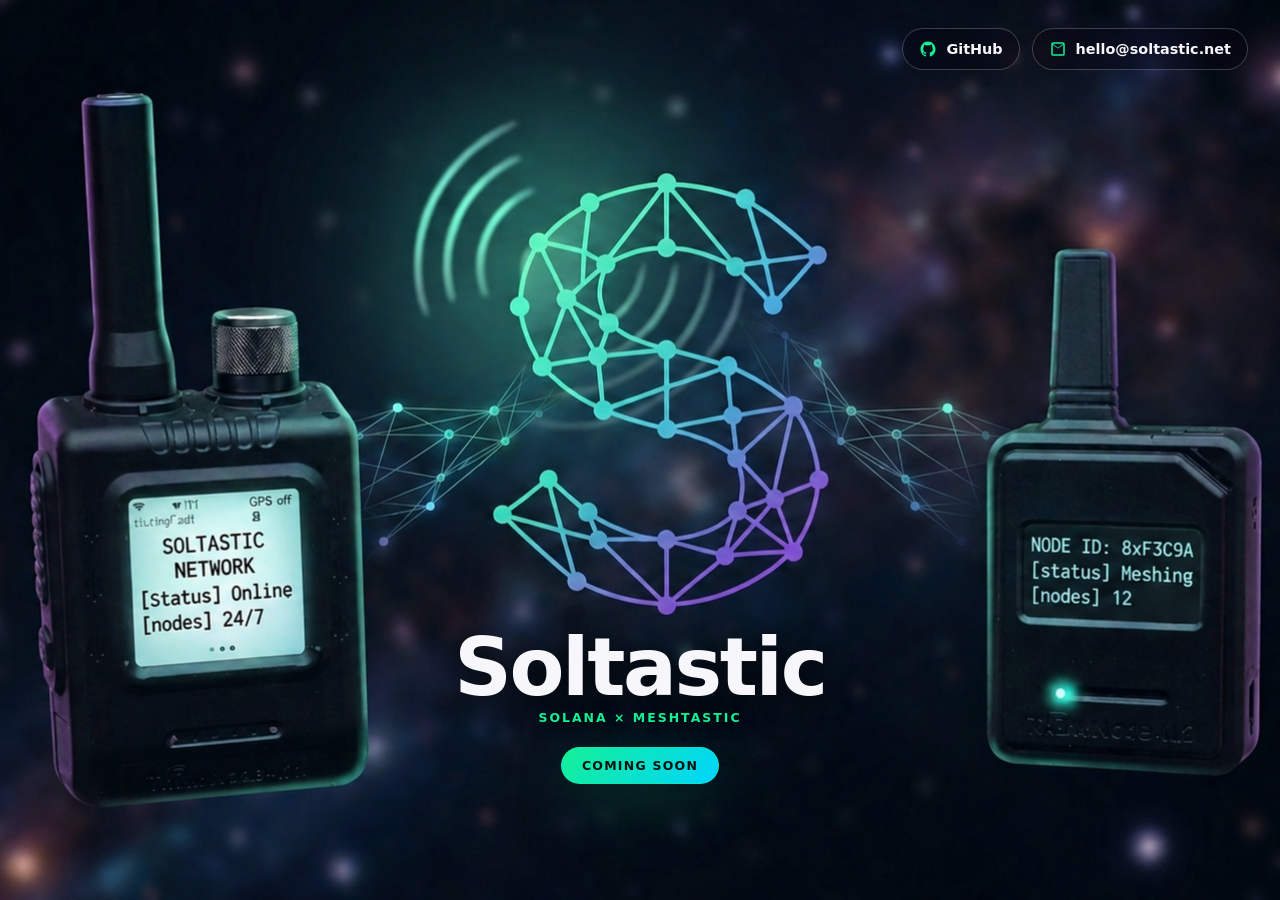
==== index.html @ eb2553e1 "Add Soltastic landing page" ====
<!DOCTYPE html>
<html lang="en">
<head>
  <meta charset="UTF-8" />
  <meta name="viewport" content="width=device-width, initial-scale=1.0" />

  <title>Soltastic — Coming Soon</title>
  <meta
    name="description"
    content="Soltastic — Solana over Meshtastic. Coming soon."
  />

  <link rel="stylesheet" href="style.css" />
</head>
<body>
  <main class="page">
    <section class="hero">
      <div class="hero-overlay"></div>

      <div class="hero-content">
        <h1>Soltastic</h1>
        <p class="eyebrow">Solana × Meshtastic</p>
        <div class="status">Coming soon</div>
        <div class="links">
          <a
            href="https://github.com/kir3d/soltastic/"
            target="_blank"
            rel="noopener"
            aria-label="GitHub"
          >
            <span class="icon" aria-hidden="true">
              <svg viewBox="0 0 24 24" fill="currentColor">
                <path d="M12 2C6.477 2 2 6.589 2 12.248c0 4.527 2.865 8.368 6.839 9.724.5.095.682-.221.682-.494 0-.244-.009-.89-.014-1.747-2.782.617-3.369-1.37-3.369-1.37-.455-1.183-1.11-1.498-1.11-1.498-.908-.637.069-.624.069-.624 1.004.072 1.532 1.055 1.532 1.055.892 1.566 2.341 1.114 2.91.852.091-.664.349-1.114.635-1.37-2.221-.258-4.556-1.139-4.556-5.069 0-1.119.389-2.034 1.029-2.751-.103-.259-.446-1.301.098-2.712 0 0 .84-.276 2.75 1.051A9.303 9.303 0 0 1 12 6.836c.85.004 1.706.117 2.504.344 1.909-1.327 2.748-1.051 2.748-1.051.546 1.411.202 2.453.1 2.712.641.717 1.028 1.632 1.028 2.751 0 3.94-2.339 4.808-4.566 5.061.359.319.678.948.678 1.911 0 1.38-.012 2.493-.012 2.832 0 .275.18.594.688.493C19.138 20.613 22 16.773 22 12.248 22 6.589 17.523 2 12 2Z"/>
              </svg>
            </span>
            <span>GitHub</span>
          </a>

          <a
            href="mailto:hello@soltastic.net"
            aria-label="Email"
          >
            <span class="icon" aria-hidden="true">
              <svg viewBox="0 0 24 24" fill="currentColor">
                <path d="M3 5.5A2.5 2.5 0 0 1 5.5 3h13A2.5 2.5 0 0 1 21 5.5v13a2.5 2.5 0 0 1-2.5 2.5h-13A2.5 2.5 0 0 1 3 18.5v-13Zm2.03-.5L12 10.19 18.97 5H5.03ZM19 6.248l-6.403 4.767a1 1 0 0 1-1.194 0L5 6.248V18.5a.5.5 0 0 0 .5.5h13a.5.5 0 0 0 .5-.5V6.248Z"/>
              </svg>
            </span>
            <span>hello@soltastic.net</span>
          </a>
        </div>
      </div>
    </section>
  </main>
</body>
</html>
---- style.css ----
:root {
  --bg: #070711;
  --text: #f7f7fb;
  --muted: #c8cbe0;
  --green: #14f195;
  --purple: #9945ff;
  --blue: #00d4ff;
  --border: rgba(255, 255, 255, 0.22);
  --surface: rgba(7, 7, 17, 0.42);
  --surface-strong: rgba(7, 7, 17, 0.58);
}

* {
  box-sizing: border-box;
}

html,
body {
  min-height: 100%;
}

body {
  margin: 0;
  font-family:
    Inter,
    ui-sans-serif,
    system-ui,
    -apple-system,
    BlinkMacSystemFont,
    "Segoe UI",
    sans-serif;
  color: var(--text);
  background: var(--bg);
}

.page {
  min-height: 100vh;
  padding: 0;
}

.hero {
  position: relative;
  width: 100%;
  min-height: 100vh;
  display: flex;
  justify-content: center;
  align-items: flex-start;
  overflow: hidden;
  text-align: center;
  isolation: isolate;
}

.hero::before {
  content: "";
  position: absolute;
  inset: 0;
  background-image: url("./asset/background.png");
  background-repeat: no-repeat;
  background-position: center center;
  background-size: cover;
  opacity: 1;
  z-index: -2;
}

.hero-overlay {
  position: absolute;
  inset: 0;
  background: transparent;
  z-index: -1;
}

.hero-content {
  width: min(620px, calc(100% - 40px));
  margin-top: clamp(500px, 70vh, 720px);
  padding: 0 0 48px;
}

.eyebrow {
  margin: 4px 0 6px;
  color: var(--green);
  font-size: 0.78rem;
  font-weight: 800;
  letter-spacing: 0.16em;
  text-transform: uppercase;
  text-shadow: 0 2px 18px rgba(0, 0, 0, 0.65);
}

.subtitle {
  max-width: 300px;
  margin: 0 auto;
  color: var(--muted);
  font-size: clamp(0.98rem, 0.8vw, 1.18rem);
  line-height: 1.2;
  text-shadow: 0 3px 18px rgba(0, 0, 0, 0.75);
}

.status {
  display: inline-flex;
  align-items: center;
  justify-content: center;
  margin-top: 16px;
  padding: 10px 20px;
  border: 1px solid rgba(20, 241, 149, 0.3);
  border-radius: 999px;
  background: linear-gradient(135deg, var(--green), var(--blue));
  color: #07110f;
  font-size: 0.78rem;
  font-weight: 900;
  letter-spacing: 0.1em;
  text-transform: uppercase;
  box-shadow: 0 18px 60px rgba(20, 241, 149, 0.18);
}

h1 {
  margin: 0;
  font-size: clamp(3rem, 7vw, 5rem);
  line-height: 0.95;
  letter-spacing: -0.03em;
  text-shadow: 0 4px 28px rgba(0, 0, 0, 0.75);
}

.links {
  position: absolute;
  top: 28px;
  right: 32px;
  z-index: 5;

  display: flex;
  justify-content: flex-end;
  gap: 12px;
  margin-top: 0;
  flex-wrap: wrap;
}

.links a {
  display: inline-flex;
  align-items: center;
  justify-content: center;
  gap: 9px;
  min-width: auto;
  padding: 11px 16px;
  border: 1px solid var(--border);
  border-radius: 999px;
  background: var(--surface);
  color: var(--text);
  text-decoration: none;
  font-size: 0.9rem;
  font-weight: 700;
  backdrop-filter: blur(10px);
  -webkit-backdrop-filter: blur(10px);
  transition:
    transform 160ms ease,
    border-color 160ms ease,
    background 160ms ease;
}

.links a:hover {
  transform: translateY(-2px);
  border-color: rgba(20, 241, 149, 0.52);
  background: var(--surface-strong);
}

.icon {
  display: inline-flex;
  width: 18px;
  height: 18px;
  color: var(--green);
  flex: 0 0 auto;
}

.icon svg {
  width: 100%;
  height: 100%;
  display: block;
}

@media (max-width: 900px) {
  .hero-content {
    margin-top: clamp(430px, 62vh, 620px);
  }
}

@media (max-width: 560px) {
  .hero::before {
    background-position: center top;
    background-size: cover;
  }

  .hero-content {
    width: calc(100% - 28px);
    margin-top: 58vh;
    padding-bottom: 36px;
  }

  .eyebrow {
    font-size: 0.68rem;
  }

  h1 {
    font-size: clamp(2.8rem, 16vw, 4rem);
  }

  .subtitle {
    font-size: 0.95rem;
  }

  .links {
    top: 18px;
    right: 14px;
    left: 14px;
    justify-content: center;
    flex-direction: row;
  }

  .links a {
    width: auto;
    flex: 1;
    padding: 10px 12px;
    font-size: 0.82rem;
  }

  .icon {
    width: 16px;
    height: 16px;
  }
}
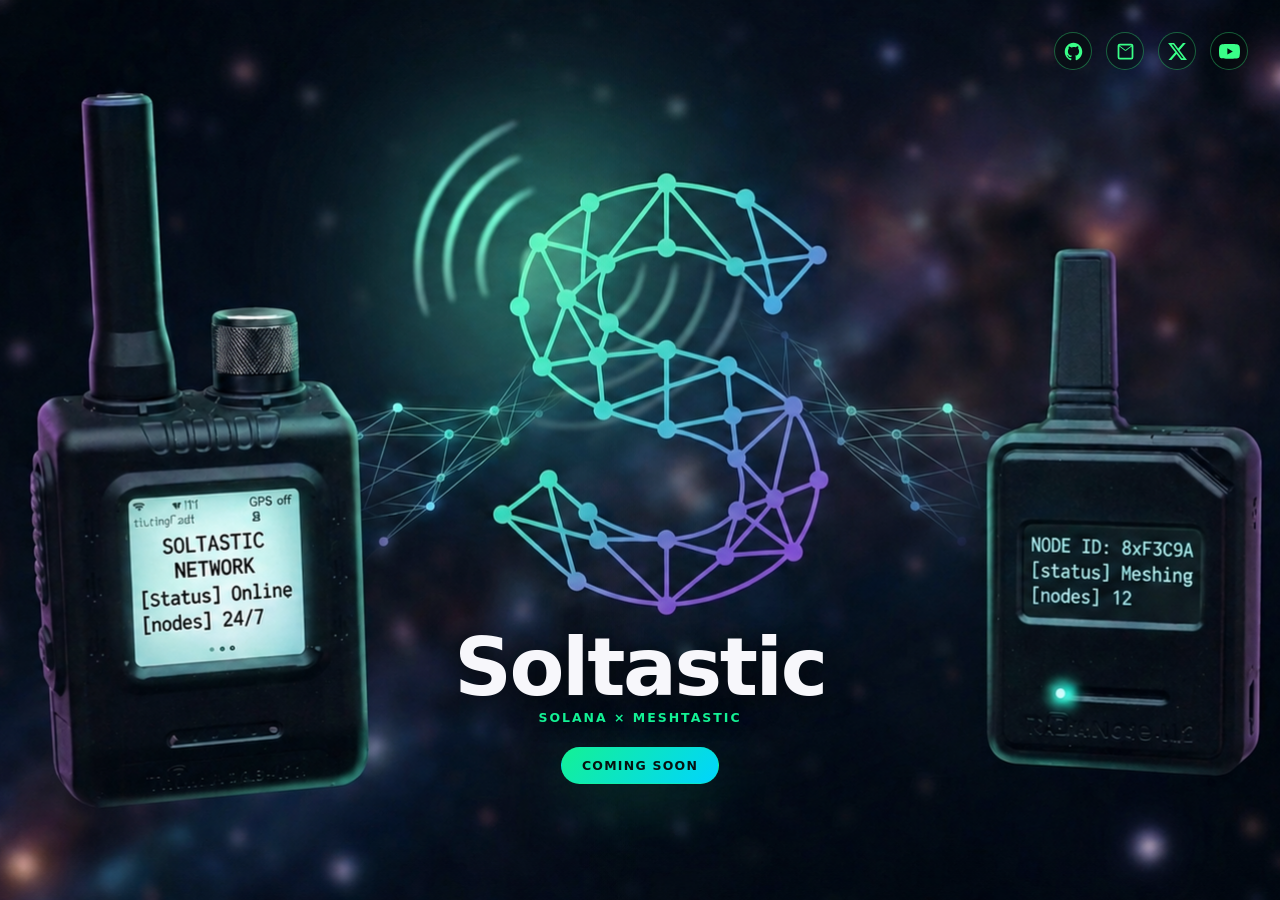
==== commit 5885cd46: "add x and youtube" ====
--- a/index.html
+++ b/index.html
@@ -1,6 +1,8 @@
 <!DOCTYPE html>
 <html lang="en">
 <head>
+  <link rel="icon" type="image/png" href="/favicon.png" />
+  <link rel="apple-touch-icon" href="/favicon.png" />
   <meta charset="UTF-8" />
   <meta name="viewport" content="width=device-width, initial-scale=1.0" />
 
@@ -11,43 +13,102 @@
   />
 
   <link rel="stylesheet" href="style.css" />
+
+  <style>
+    .hero {
+      position: relative;
+    }
+
+    .social-links {
+      position: absolute;
+      top: clamp(16px, 3vw, 32px);
+      right: clamp(16px, 3vw, 32px);
+      z-index: 20;
+      display: flex;
+      align-items: center;
+      gap: 14px;
+    }
+
+    .social-links a {
+      width: 38px;
+      height: 38px;
+      display: inline-flex;
+      align-items: center;
+      justify-content: center;
+      color: #39ff88;
+      border: 1px solid rgba(57, 255, 136, 0.35);
+      border-radius: 999px;
+      background: rgba(3, 12, 10, 0.38);
+      backdrop-filter: blur(8px);
+      transition: transform 0.18s ease, color 0.18s ease, border-color 0.18s ease, background 0.18s ease;
+    }
+
+    .social-links a:hover,
+    .social-links a:focus-visible {
+      color: #7dffb2;
+      border-color: rgba(125, 255, 178, 0.8);
+      background: rgba(57, 255, 136, 0.12);
+      transform: translateY(-2px);
+      outline: none;
+    }
+
+    .social-links svg {
+      width: 21px;
+      height: 21px;
+      display: block;
+    }
+  </style>
 </head>
 <body>
   <main class="page">
     <section class="hero">
       <div class="hero-overlay"></div>
 
+      <nav class="social-links" aria-label="Soltastic links">
+        <a
+          href="https://github.com/kir3d/soltastic/"
+          target="_blank"
+          rel="noopener"
+          aria-label="GitHub"
+        >
+          <svg viewBox="0 0 24 24" fill="currentColor" aria-hidden="true">
+            <path d="M12 2C6.477 2 2 6.589 2 12.248c0 4.527 2.865 8.368 6.839 9.724.5.095.682-.221.682-.494 0-.244-.009-.89-.014-1.747-2.782.617-3.369-1.37-3.369-1.37-.455-1.183-1.11-1.498-1.11-1.498-.908-.637.069-.624.069-.624 1.004.072 1.532 1.055 1.532 1.055.892 1.566 2.341 1.114 2.91.852.091-.664.349-1.114.635-1.37-2.221-.258-4.556-1.139-4.556-5.069 0-1.119.389-2.034 1.029-2.751-.103-.259-.446-1.301.098-2.712 0 0 .84-.276 2.75 1.051A9.303 9.303 0 0 1 12 6.836c.85.004 1.706.117 2.504.344 1.909-1.327 2.748-1.051 2.748-1.051.546 1.411.202 2.453.1 2.712.641.717 1.028 1.632 1.028 2.751 0 3.94-2.339 4.808-4.566 5.061.359.319.678.948.678 1.911 0 1.38-.012 2.493-.012 2.832 0 .275.18.594.688.493C19.138 20.613 22 16.773 22 12.248 22 6.589 17.523 2 12 2Z"/>
+          </svg>
+        </a>
+
+        <a href="mailto:hello@soltastic.net" aria-label="Email">
+          <svg viewBox="0 0 24 24" fill="currentColor" aria-hidden="true">
+            <path d="M3 5.5A2.5 2.5 0 0 1 5.5 3h13A2.5 2.5 0 0 1 21 5.5v13a2.5 2.5 0 0 1-2.5 2.5h-13A2.5 2.5 0 0 1 3 18.5v-13Zm2.03-.5L12 10.19 18.97 5H5.03ZM19 6.248l-6.403 4.767a1 1 0 0 1-1.194 0L5 6.248V18.5a.5.5 0 0 0 .5.5h13a.5.5 0 0 0 .5-.5V6.248Z"/>
+          </svg>
+        </a>
+
+        <a
+          href="https://x.com/Soltastic26"
+          target="_blank"
+          rel="noopener"
+          aria-label="X"
+        >
+          <svg viewBox="0 0 24 24" fill="currentColor" aria-hidden="true">
+            <path d="M18.244 2.25h3.308l-7.227 8.26 8.502 11.24h-6.657l-5.214-6.817-5.966 6.817H1.68l7.73-8.835L1.254 2.25H8.08l4.713 6.231 5.45-6.231Zm-1.161 17.52h1.833L7.084 4.126H5.117L17.083 19.77Z"/>
+          </svg>
+        </a>
+
+        <a
+          href="https://www.youtube.com/@Soltastic26"
+          target="_blank"
+          rel="noopener"
+          aria-label="YouTube"
+        >
+          <svg viewBox="0 0 24 24" fill="currentColor" aria-hidden="true">
+            <path d="M23.498 6.186a2.99 2.99 0 0 0-2.105-2.117C19.536 3.568 12 3.568 12 3.568s-7.536 0-9.393.501A2.99 2.99 0 0 0 .502 6.186C0 8.055 0 11.955 0 11.955s0 3.9.502 5.769a2.99 2.99 0 0 0 2.105 2.117c1.857.501 9.393.501 9.393.501s7.536 0 9.393-.501a2.99 2.99 0 0 0 2.105-2.117C24 15.855 24 11.955 24 11.955s0-3.9-.502-5.769ZM9.546 15.5V8.41l6.273 3.545L9.546 15.5Z"/>
+          </svg>
+        </a>
+      </nav>
+
       <div class="hero-content">
         <h1>Soltastic</h1>
         <p class="eyebrow">Solana × Meshtastic</p>
         <div class="status">Coming soon</div>
-        <div class="links">
-          <a
-            href="https://github.com/kir3d/soltastic/"
-            target="_blank"
-            rel="noopener"
-            aria-label="GitHub"
-          >
-            <span class="icon" aria-hidden="true">
-              <svg viewBox="0 0 24 24" fill="currentColor">
-                <path d="M12 2C6.477 2 2 6.589 2 12.248c0 4.527 2.865 8.368 6.839 9.724.5.095.682-.221.682-.494 0-.244-.009-.89-.014-1.747-2.782.617-3.369-1.37-3.369-1.37-.455-1.183-1.11-1.498-1.11-1.498-.908-.637.069-.624.069-.624 1.004.072 1.532 1.055 1.532 1.055.892 1.566 2.341 1.114 2.91.852.091-.664.349-1.114.635-1.37-2.221-.258-4.556-1.139-4.556-5.069 0-1.119.389-2.034 1.029-2.751-.103-.259-.446-1.301.098-2.712 0 0 .84-.276 2.75 1.051A9.303 9.303 0 0 1 12 6.836c.85.004 1.706.117 2.504.344 1.909-1.327 2.748-1.051 2.748-1.051.546 1.411.202 2.453.1 2.712.641.717 1.028 1.632 1.028 2.751 0 3.94-2.339 4.808-4.566 5.061.359.319.678.948.678 1.911 0 1.38-.012 2.493-.012 2.832 0 .275.18.594.688.493C19.138 20.613 22 16.773 22 12.248 22 6.589 17.523 2 12 2Z"/>
-              </svg>
-            </span>
-            <span>GitHub</span>
-          </a>
-
-          <a
-            href="mailto:hello@soltastic.net"
-            aria-label="Email"
-          >
-            <span class="icon" aria-hidden="true">
-              <svg viewBox="0 0 24 24" fill="currentColor">
-                <path d="M3 5.5A2.5 2.5 0 0 1 5.5 3h13A2.5 2.5 0 0 1 21 5.5v13a2.5 2.5 0 0 1-2.5 2.5h-13A2.5 2.5 0 0 1 3 18.5v-13Zm2.03-.5L12 10.19 18.97 5H5.03ZM19 6.248l-6.403 4.767a1 1 0 0 1-1.194 0L5 6.248V18.5a.5.5 0 0 0 .5.5h13a.5.5 0 0 0 .5-.5V6.248Z"/>
-              </svg>
-            </span>
-            <span>hello@soltastic.net</span>
-          </a>
-        </div>
       </div>
     </section>
   </main>
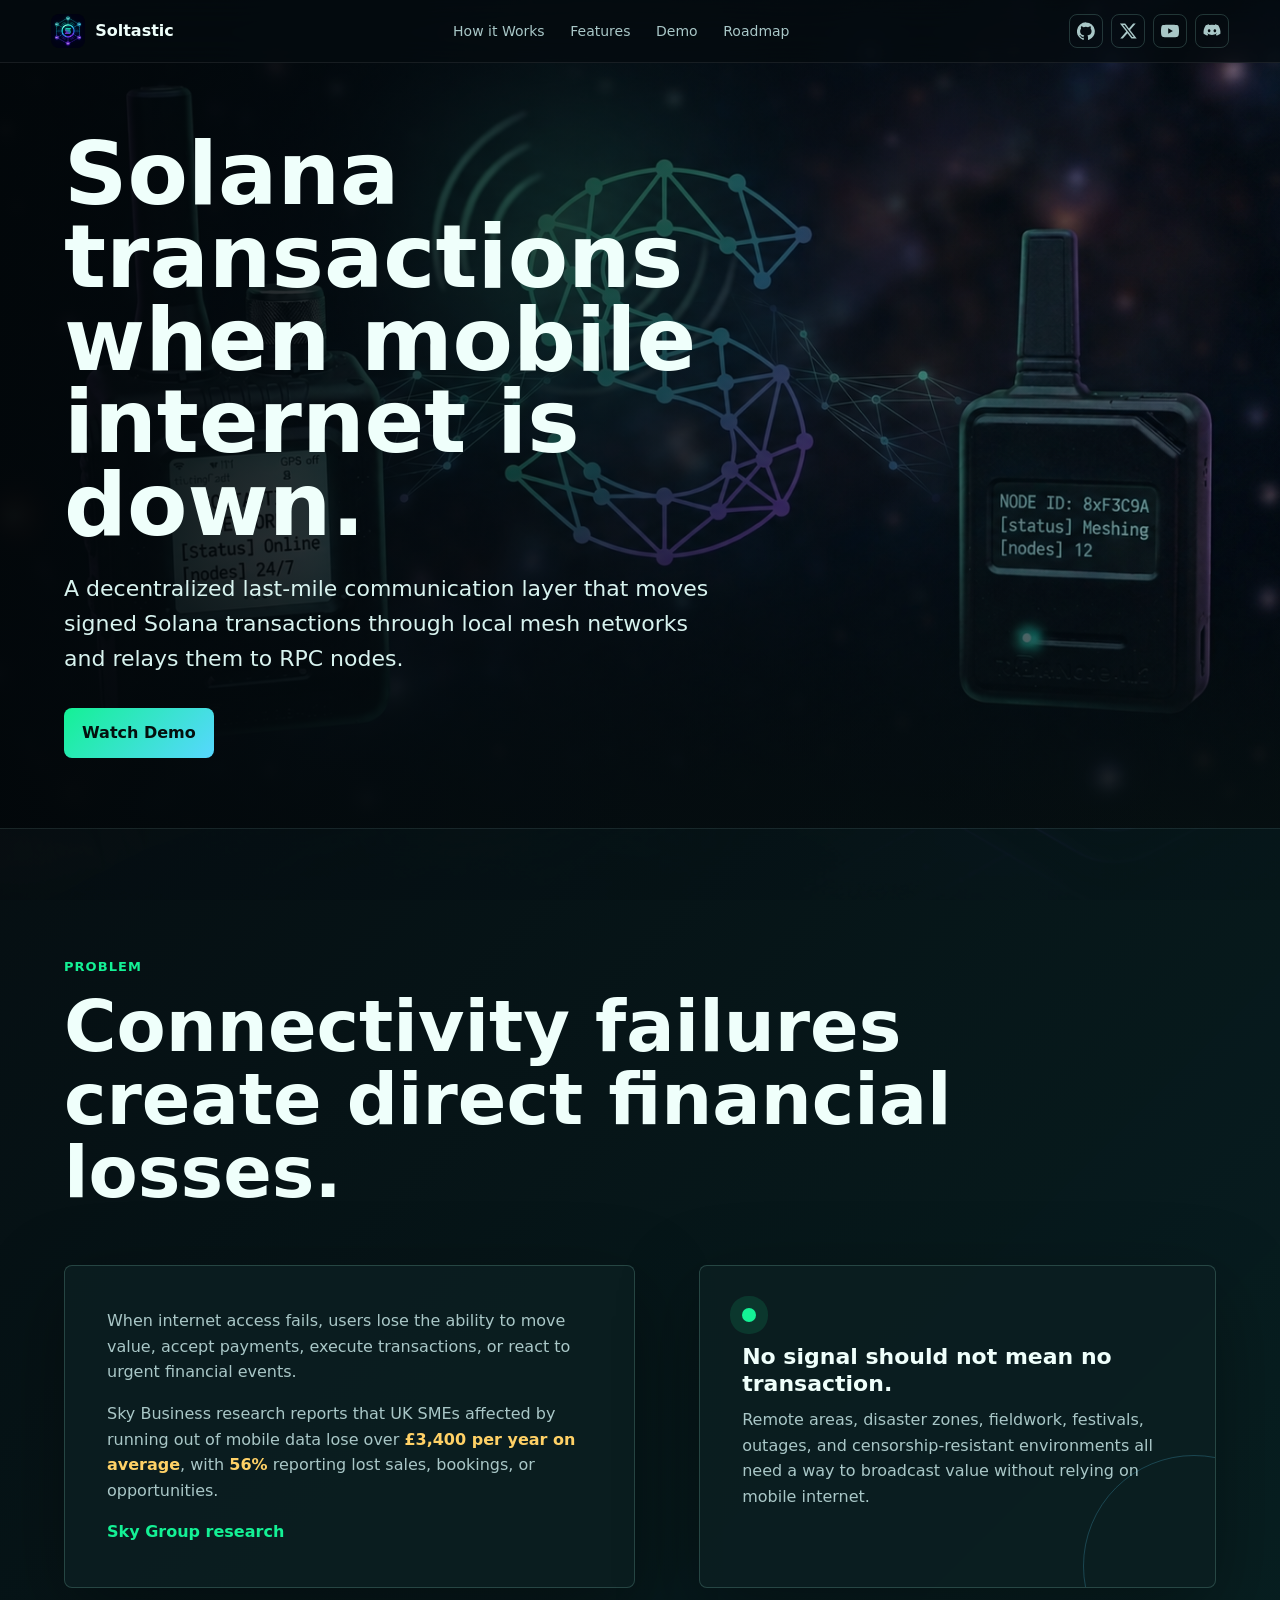
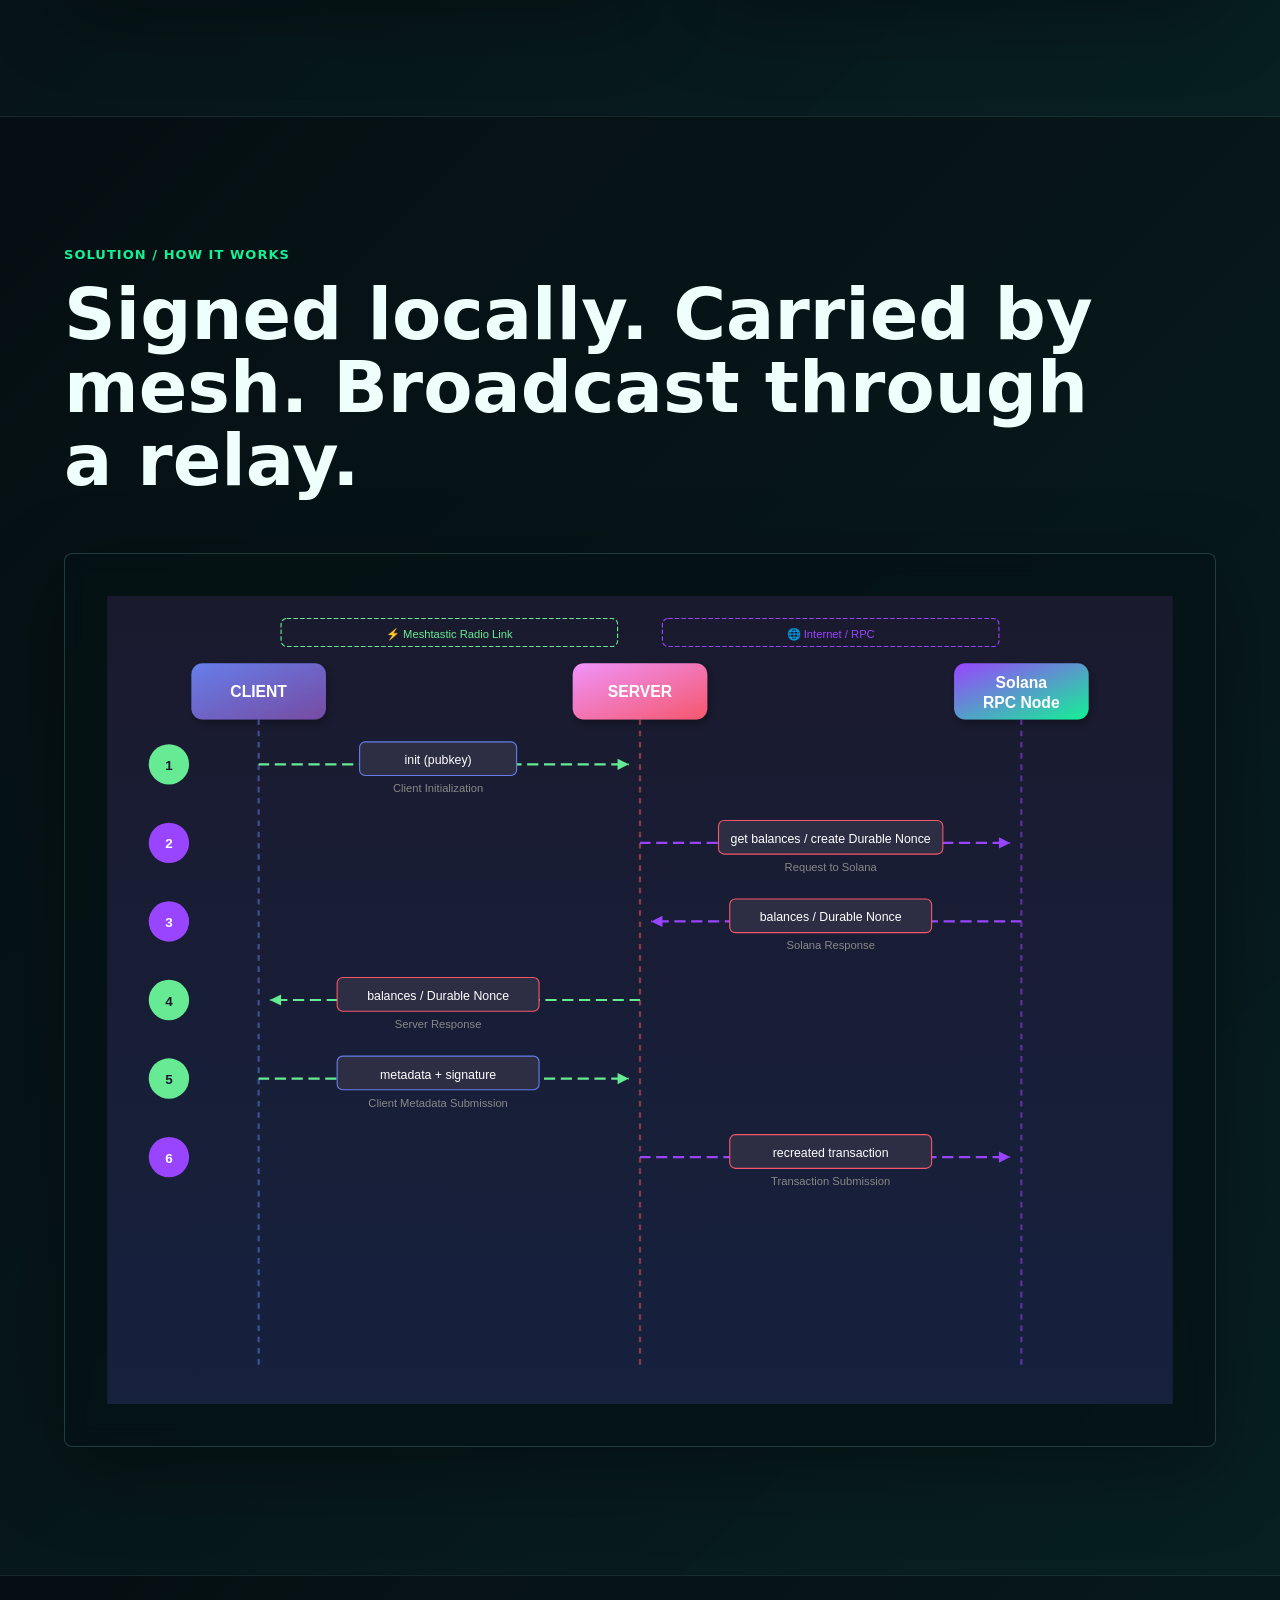
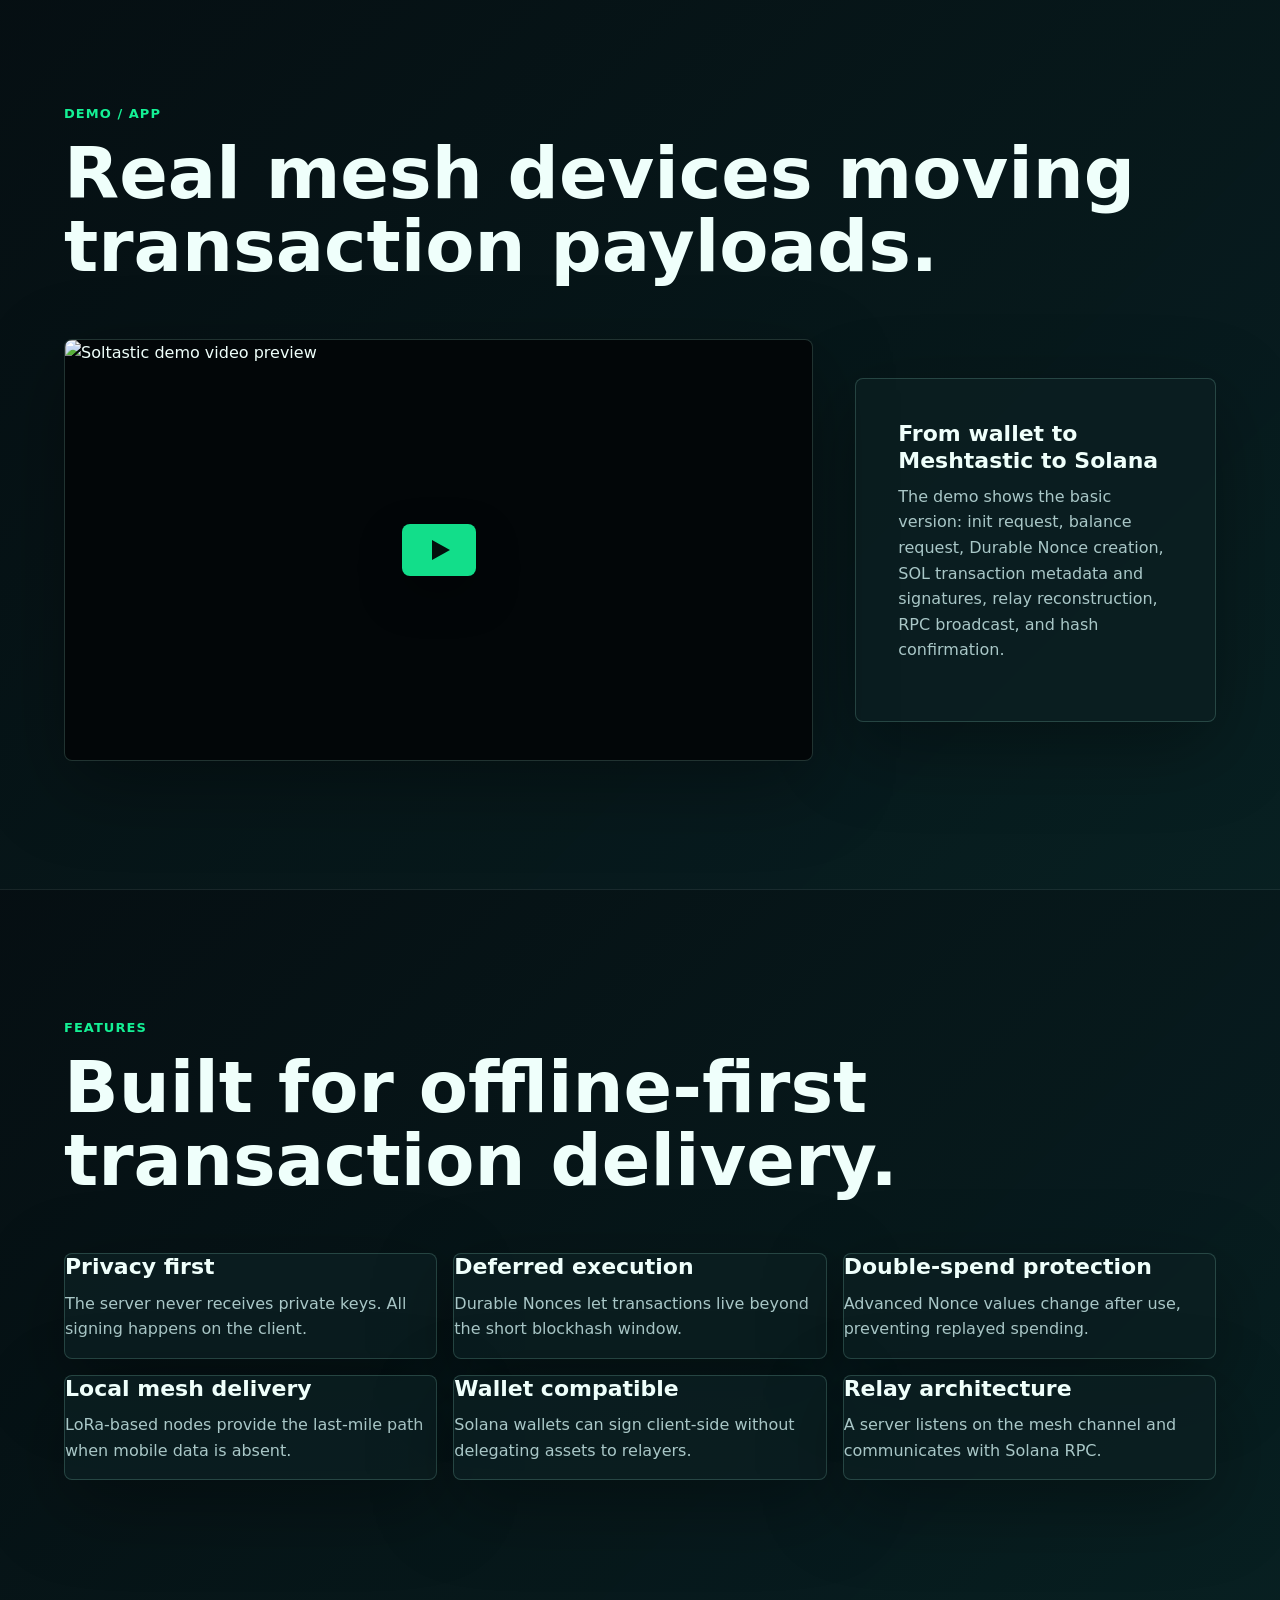
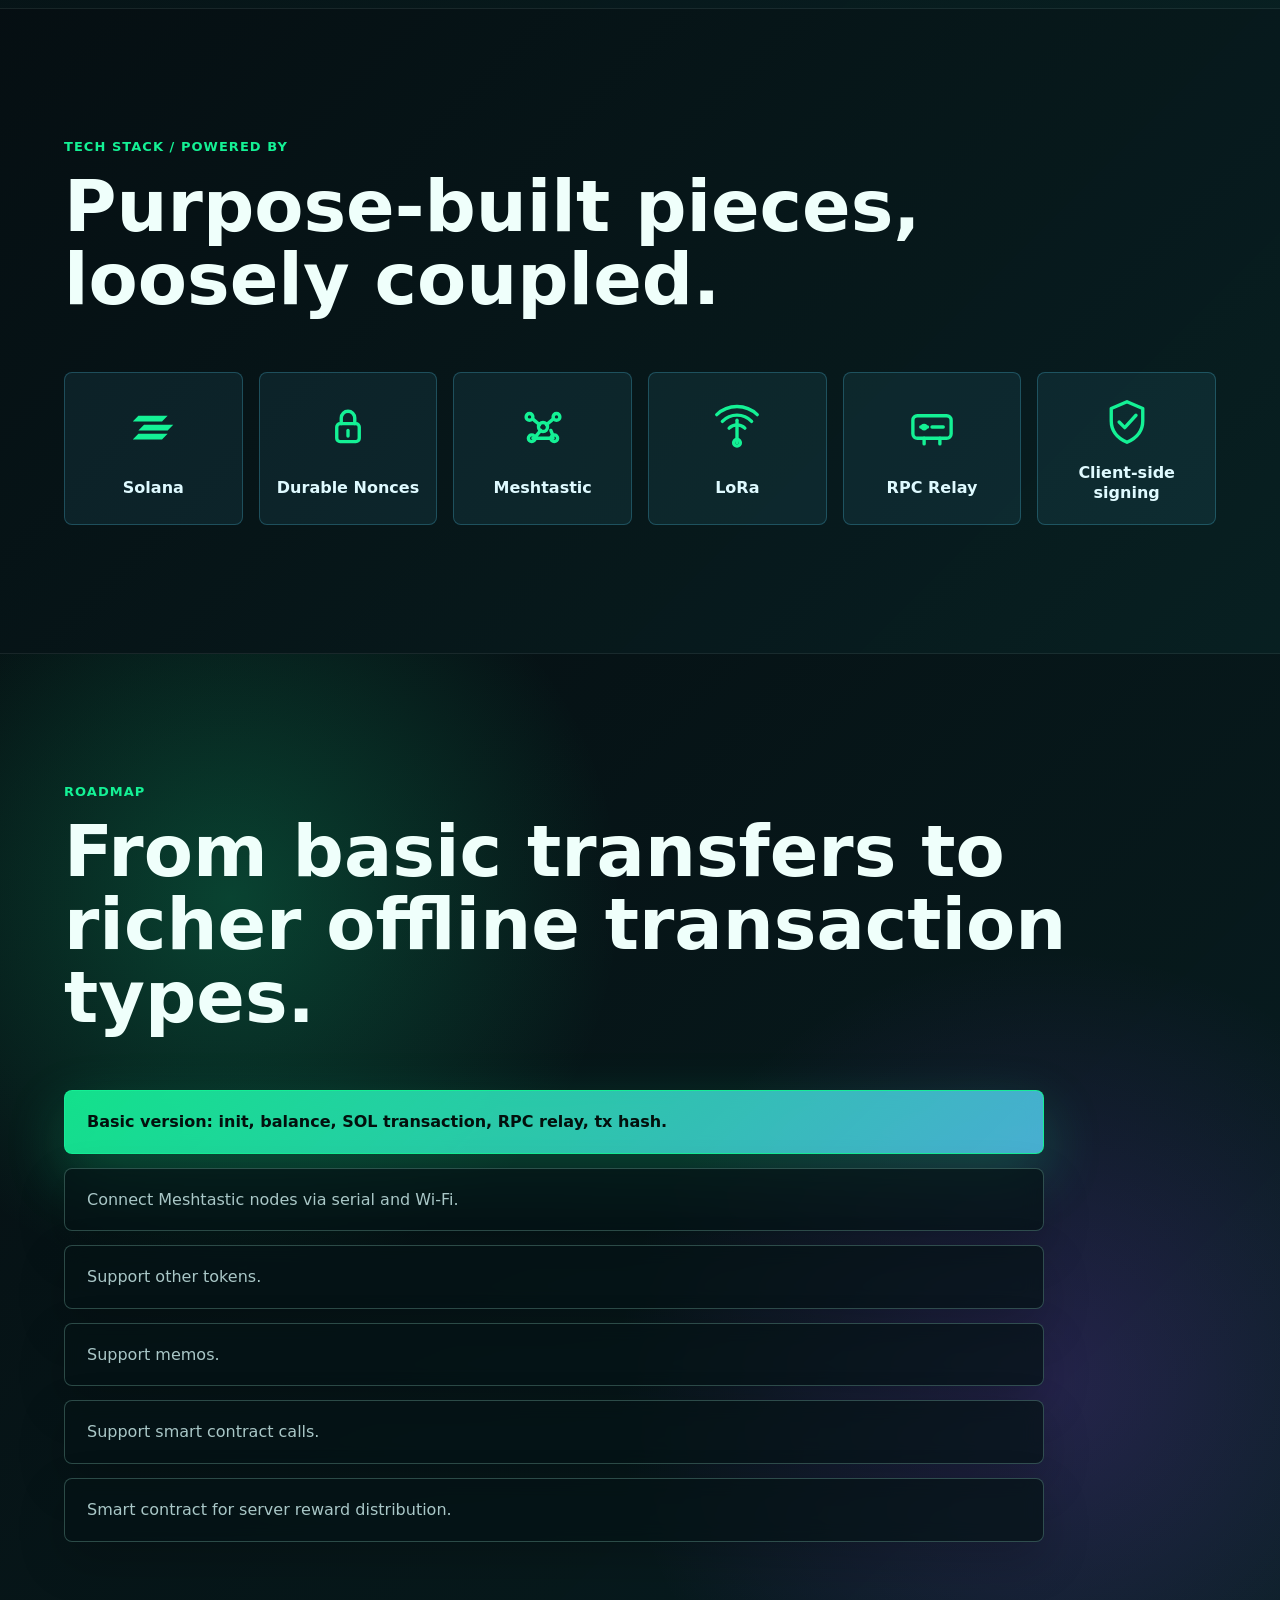
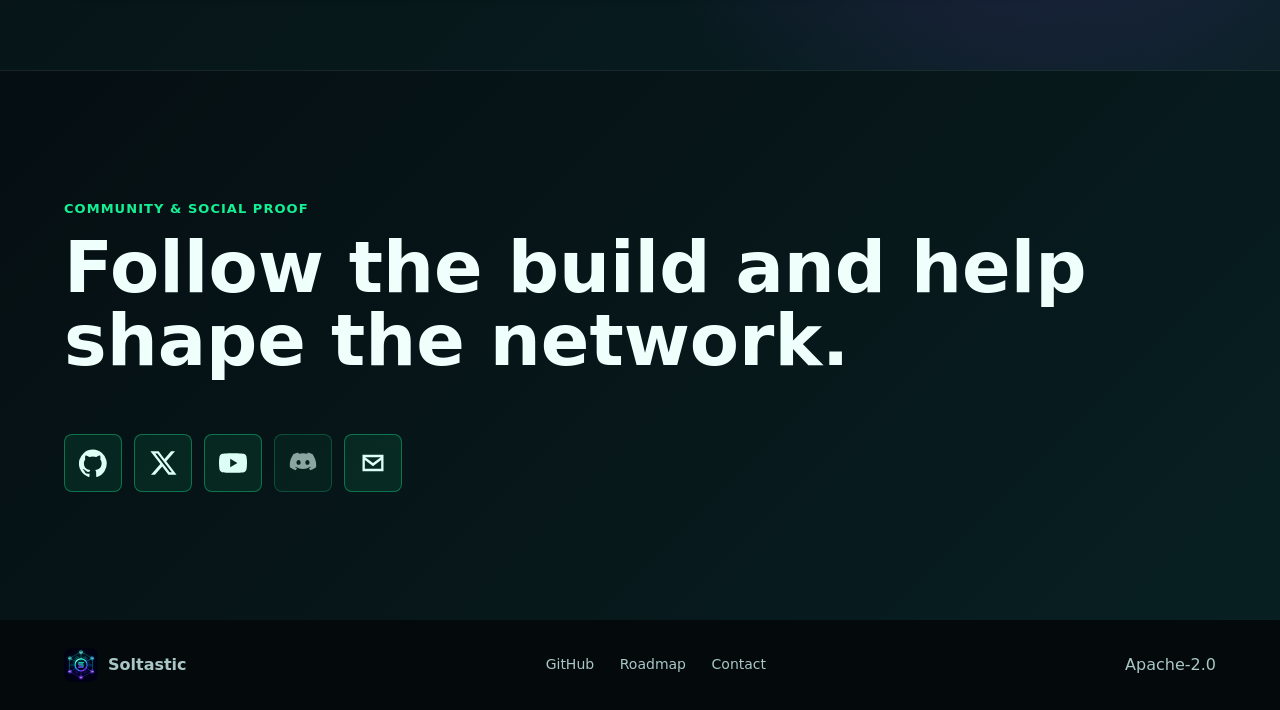
==== commit 7cae4de3: "Refactor styles and assets: remove old CSS, add new styles, and include new SVG and image assets" ====
--- a/index.html
+++ b/index.html
@@ -1,116 +1,299 @@
-<!DOCTYPE html>
+﻿<!doctype html>
 <html lang="en">
-<head>
-  <link rel="icon" type="image/png" href="/favicon.png" />
-  <link rel="apple-touch-icon" href="/favicon.png" />
-  <meta charset="UTF-8" />
-  <meta name="viewport" content="width=device-width, initial-scale=1.0" />
-
-  <title>Soltastic — Coming Soon</title>
-  <meta
-    name="description"
-    content="Soltastic — Solana over Meshtastic. Coming soon."
-  />
-
-  <link rel="stylesheet" href="style.css" />
-
-  <style>
-    .hero {
-      position: relative;
-    }
-
-    .social-links {
-      position: absolute;
-      top: clamp(16px, 3vw, 32px);
-      right: clamp(16px, 3vw, 32px);
-      z-index: 20;
-      display: flex;
-      align-items: center;
-      gap: 14px;
-    }
-
-    .social-links a {
-      width: 38px;
-      height: 38px;
-      display: inline-flex;
-      align-items: center;
-      justify-content: center;
-      color: #39ff88;
-      border: 1px solid rgba(57, 255, 136, 0.35);
-      border-radius: 999px;
-      background: rgba(3, 12, 10, 0.38);
-      backdrop-filter: blur(8px);
-      transition: transform 0.18s ease, color 0.18s ease, border-color 0.18s ease, background 0.18s ease;
-    }
-
-    .social-links a:hover,
-    .social-links a:focus-visible {
-      color: #7dffb2;
-      border-color: rgba(125, 255, 178, 0.8);
-      background: rgba(57, 255, 136, 0.12);
-      transform: translateY(-2px);
-      outline: none;
-    }
-
-    .social-links svg {
-      width: 21px;
-      height: 21px;
-      display: block;
-    }
-  </style>
-</head>
-<body>
-  <main class="page">
-    <section class="hero">
-      <div class="hero-overlay"></div>
-
-      <nav class="social-links" aria-label="Soltastic links">
-        <a
-          href="https://github.com/kir3d/soltastic/"
-          target="_blank"
-          rel="noopener"
-          aria-label="GitHub"
-        >
-          <svg viewBox="0 0 24 24" fill="currentColor" aria-hidden="true">
-            <path d="M12 2C6.477 2 2 6.589 2 12.248c0 4.527 2.865 8.368 6.839 9.724.5.095.682-.221.682-.494 0-.244-.009-.89-.014-1.747-2.782.617-3.369-1.37-3.369-1.37-.455-1.183-1.11-1.498-1.11-1.498-.908-.637.069-.624.069-.624 1.004.072 1.532 1.055 1.532 1.055.892 1.566 2.341 1.114 2.91.852.091-.664.349-1.114.635-1.37-2.221-.258-4.556-1.139-4.556-5.069 0-1.119.389-2.034 1.029-2.751-.103-.259-.446-1.301.098-2.712 0 0 .84-.276 2.75 1.051A9.303 9.303 0 0 1 12 6.836c.85.004 1.706.117 2.504.344 1.909-1.327 2.748-1.051 2.748-1.051.546 1.411.202 2.453.1 2.712.641.717 1.028 1.632 1.028 2.751 0 3.94-2.339 4.808-4.566 5.061.359.319.678.948.678 1.911 0 1.38-.012 2.493-.012 2.832 0 .275.18.594.688.493C19.138 20.613 22 16.773 22 12.248 22 6.589 17.523 2 12 2Z"/>
-          </svg>
-        </a>
-
-        <a href="mailto:hello@soltastic.net" aria-label="Email">
-          <svg viewBox="0 0 24 24" fill="currentColor" aria-hidden="true">
-            <path d="M3 5.5A2.5 2.5 0 0 1 5.5 3h13A2.5 2.5 0 0 1 21 5.5v13a2.5 2.5 0 0 1-2.5 2.5h-13A2.5 2.5 0 0 1 3 18.5v-13Zm2.03-.5L12 10.19 18.97 5H5.03ZM19 6.248l-6.403 4.767a1 1 0 0 1-1.194 0L5 6.248V18.5a.5.5 0 0 0 .5.5h13a.5.5 0 0 0 .5-.5V6.248Z"/>
-          </svg>
-        </a>
-
-        <a
-          href="https://x.com/Soltastic26"
-          target="_blank"
-          rel="noopener"
-          aria-label="X"
-        >
-          <svg viewBox="0 0 24 24" fill="currentColor" aria-hidden="true">
-            <path d="M18.244 2.25h3.308l-7.227 8.26 8.502 11.24h-6.657l-5.214-6.817-5.966 6.817H1.68l7.73-8.835L1.254 2.25H8.08l4.713 6.231 5.45-6.231Zm-1.161 17.52h1.833L7.084 4.126H5.117L17.083 19.77Z"/>
-          </svg>
-        </a>
-
-        <a
-          href="https://www.youtube.com/@Soltastic26"
-          target="_blank"
-          rel="noopener"
-          aria-label="YouTube"
-        >
-          <svg viewBox="0 0 24 24" fill="currentColor" aria-hidden="true">
-            <path d="M23.498 6.186a2.99 2.99 0 0 0-2.105-2.117C19.536 3.568 12 3.568 12 3.568s-7.536 0-9.393.501A2.99 2.99 0 0 0 .502 6.186C0 8.055 0 11.955 0 11.955s0 3.9.502 5.769a2.99 2.99 0 0 0 2.105 2.117c1.857.501 9.393.501 9.393.501s7.536 0 9.393-.501a2.99 2.99 0 0 0 2.105-2.117C24 15.855 24 11.955 24 11.955s0-3.9-.502-5.769ZM9.546 15.5V8.41l6.273 3.545L9.546 15.5Z"/>
-          </svg>
-        </a>
+  <head>
+    <meta charset="utf-8" />
+    <meta name="viewport" content="width=device-width, initial-scale=1" />
+    <title>Soltastic - Solana Transactions When Mobile Internet Is Down</title>
+    <meta
+      name="description"
+      content="Soltastic is a last-mile LoRa mesh communication layer for signed Solana transactions when mobile internet is unavailable."
+    />
+    <link rel="icon" href="assets/favicon.png" />
+    <link rel="stylesheet" href="styles.css" />
+  </head>
+  <body>
+    <header class="site-header">
+      <a class="brand" href="#top" aria-label="Soltastic home">
+        <img src="assets/icon.png" alt="" />
+        <span>Soltastic</span>
+      </a>
+      <nav class="nav" aria-label="Main navigation">
+        <a href="#how">How it Works</a>
+        <a href="#features">Features</a>
+        <a href="#demo">Demo</a>
+        <a href="#roadmap">Roadmap</a>
       </nav>
-
-      <div class="hero-content">
-        <h1>Soltastic</h1>
-        <p class="eyebrow">Solana × Meshtastic</p>
-        <div class="status">Coming soon</div>
+      <div class="socials" aria-label="Social links">
+        <a href="https://github.com/kir3d/soltastic/" aria-label="GitHub" title="https://github.com/kir3d/soltastic/">
+          <svg viewBox="0 0 24 24" aria-hidden="true">
+            <path d="M12 .5a12 12 0 0 0-3.8 23.4c.6.1.8-.2.8-.6v-2.2c-3.3.7-4-1.4-4-1.4-.5-1.3-1.3-1.7-1.3-1.7-1.1-.7.1-.7.1-.7 1.2.1 1.8 1.2 1.8 1.2 1 .1.6 1.6 3.4 1.1.1-.8.4-1.3.7-1.6-2.7-.3-5.5-1.3-5.5-5.9 0-1.3.5-2.4 1.2-3.2-.1-.3-.5-1.6.1-3.2 0 0 1-.3 3.3 1.2a11.4 11.4 0 0 1 6 0c2.3-1.5 3.3-1.2 3.3-1.2.6 1.6.2 2.9.1 3.2.8.8 1.2 1.9 1.2 3.2 0 4.6-2.8 5.6-5.5 5.9.4.4.8 1.1.8 2.2v3.1c0 .4.2.7.8.6A12 12 0 0 0 12 .5Z" />
+          </svg>
+        </a>
+        <a href="https://x.com/Soltastic26" aria-label="X" title="https://x.com/Soltastic26">
+          <svg viewBox="0 0 24 24" aria-hidden="true">
+            <path d="M18.9 2h3.4l-7.5 8.6L23.6 22h-6.9l-5.4-7-6.2 7H1.7l8-9.2L1.2 2h7.1l4.9 6.5L18.9 2Zm-1.2 18h1.9L7.3 3.9h-2L17.7 20Z" />
+          </svg>
+        </a>
+        <a href="https://www.youtube.com/@Soltastic26" aria-label="YouTube" title="https://www.youtube.com/@Soltastic26">
+          <svg viewBox="0 0 24 24" aria-hidden="true">
+            <path d="M23.5 6.2a3 3 0 0 0-2.1-2.1C19.5 3.6 12 3.6 12 3.6s-7.5 0-9.4.5A3 3 0 0 0 .5 6.2 31 31 0 0 0 0 12a31 31 0 0 0 .5 5.8 3 3 0 0 0 2.1 2.1c1.9.5 9.4.5 9.4.5s7.5 0 9.4-.5a3 3 0 0 0 2.1-2.1A31 31 0 0 0 24 12a31 31 0 0 0-.5-5.8ZM9.6 15.6V8.4l6.2 3.6-6.2 3.6Z" />
+          </svg>
+        </a>
+        <a href="#community" aria-label="Discord coming soon" title="Coming Soon">
+          <svg viewBox="0 0 24 24" aria-hidden="true">
+            <path d="M20.3 4.4A16.8 16.8 0 0 0 16.2 3l-.5 1.1a15.5 15.5 0 0 0-7.4 0L7.8 3a16.8 16.8 0 0 0-4.1 1.4C1.1 8.3.4 12 .8 15.7a16.9 16.9 0 0 0 5 2.5l1.1-1.8c-.6-.2-1.1-.5-1.6-.8l.4-.3a12 12 0 0 0 12.6 0l.4.3c-.5.3-1 .6-1.6.8l1.1 1.8a16.9 16.9 0 0 0 5-2.5c.5-4.2-.7-7.8-2.9-11.3ZM8.2 13.5c-1 0-1.8-.9-1.8-2s.8-2 1.8-2 1.8.9 1.8 2-.8 2-1.8 2Zm7.6 0c-1 0-1.8-.9-1.8-2s.8-2 1.8-2 1.8.9 1.8 2-.8 2-1.8 2Z" />
+          </svg>
+        </a>
       </div>
-    </section>
-  </main>
-</body>
+    </header>
+
+    <main id="top">
+      <section class="hero" aria-labelledby="hero-title">
+        <div class="hero-bg" aria-hidden="true"></div>
+        <div class="hero-content">
+          <h1 id="hero-title">Solana transactions when mobile internet is down.</h1>
+          <p class="hero-copy">
+            A decentralized last-mile communication layer that moves signed Solana
+            transactions through local mesh networks and relays them to RPC nodes.
+          </p>
+          <div class="hero-actions">
+            <a class="btn primary" href="#demo">Watch Demo</a>
+          </div>
+        </div>
+      </section>
+
+      <section id="problem" class="section problem-section">
+        <div class="section-heading">
+          <p class="eyebrow">Problem</p>
+          <h2>Connectivity failures create direct financial losses.</h2>
+        </div>
+        <div class="split">
+          <div class="copy-block">
+            <p>
+              When internet access fails, users lose the ability to move value,
+              accept payments, execute transactions, or react to urgent financial
+              events.
+            </p>
+            <p>
+              Sky Business research reports that UK SMEs affected by running out
+              of mobile data lose over <strong>£3,400 per year on average</strong>,
+              with <strong>56%</strong> reporting lost sales, bookings, or
+              opportunities.
+            </p>
+            <a class="text-link" href="https://skygroup.sky/article/fear-of-running-out-of-mobile-data-foro-is-a-real-issue-for-uk-businesses-as-companies-lose-over-3-400-a-year">
+              Sky Group research
+            </a>
+          </div>
+          <div class="signal-card">
+            <span class="status-dot"></span>
+            <h3>No signal should not mean no transaction.</h3>
+            <p>
+              Remote areas, disaster zones, fieldwork, festivals, outages, and
+              censorship-resistant environments all need a way to broadcast value
+              without relying on mobile internet.
+            </p>
+          </div>
+        </div>
+      </section>
+
+      <section id="how" class="section how-section">
+        <div class="section-heading">
+          <p class="eyebrow">Solution / How it Works</p>
+          <h2>Signed locally. Carried by mesh. Broadcast through a relay.</h2>
+        </div>
+        <div class="architecture-card">
+          <img src="assets/architecture.svg" alt="Soltastic architecture flow" />
+        </div>
+      </section>
+
+      <section id="demo" class="section demo-section">
+        <div class="section-heading">
+          <p class="eyebrow">Demo / App</p>
+          <h2>Real mesh devices moving transaction payloads.</h2>
+        </div>
+        <div class="demo-grid">
+          <a
+            class="video-frame"
+            href="https://youtu.be/Yei7QZdw6R4?si=2QHg11IXE9HkkNas"
+            target="_blank"
+            rel="noopener"
+            aria-label="Open Soltastic demo video on YouTube"
+          >
+            <img
+              src="https://img.youtube.com/vi/Yei7QZdw6R4/maxresdefault.jpg"
+              alt="Soltastic demo video preview"
+            />
+            <span class="play-button" aria-hidden="true"></span>
+          </a>
+          <div class="demo-panel">
+            <h3>From wallet to Meshtastic to Solana</h3>
+            <p>
+              The demo shows the basic version: init request, balance request,
+              Durable Nonce creation, SOL transaction metadata and signatures,
+              relay reconstruction, RPC broadcast, and hash confirmation.
+            </p>
+          </div>
+        </div>
+      </section>
+
+      <section id="features" class="section features-section">
+        <div class="section-heading">
+          <p class="eyebrow">Features</p>
+          <h2>Built for offline-first transaction delivery.</h2>
+        </div>
+        <div class="cards">
+          <article>
+            <h3>Privacy first</h3>
+            <p>The server never receives private keys. All signing happens on the client.</p>
+          </article>
+          <article>
+            <h3>Deferred execution</h3>
+            <p>Durable Nonces let transactions live beyond the short blockhash window.</p>
+          </article>
+          <article>
+            <h3>Double-spend protection</h3>
+            <p>Advanced Nonce values change after use, preventing replayed spending.</p>
+          </article>
+          <article>
+            <h3>Local mesh delivery</h3>
+            <p>LoRa-based nodes provide the last-mile path when mobile data is absent.</p>
+          </article>
+          <article>
+            <h3>Wallet compatible</h3>
+            <p>Solana wallets can sign client-side without delegating assets to relayers.</p>
+          </article>
+          <article>
+            <h3>Relay architecture</h3>
+            <p>A server listens on the mesh channel and communicates with Solana RPC.</p>
+          </article>
+        </div>
+      </section>
+
+      <section id="stack" class="section stack-section">
+        <div class="section-heading">
+          <p class="eyebrow">Tech Stack / Powered by</p>
+          <h2>Purpose-built pieces, loosely coupled.</h2>
+        </div>
+        <div class="stack-list" aria-label="Technology stack">
+          <article class="stack-item">
+            <svg viewBox="0 0 48 48" aria-hidden="true">
+              <path d="M11 14h26l-5 5H6l5-5Zm5 8h26l-5 5H11l5-5Zm-5 8h26l-5 5H6l5-5Z" />
+            </svg>
+            <span>Solana</span>
+          </article>
+          <article class="stack-item">
+            <svg viewBox="0 0 48 48" aria-hidden="true">
+              <rect x="14" y="21" width="20" height="16" rx="3" />
+              <path d="M18 21v-5a6 6 0 0 1 12 0v5" />
+              <path d="M24 27v5" />
+            </svg>
+            <span>Durable Nonces</span>
+          </article>
+          <article class="stack-item">
+            <svg viewBox="0 0 48 48" aria-hidden="true">
+              <circle cx="24" cy="24" r="4" />
+              <circle cx="12" cy="15" r="3" />
+              <circle cx="36" cy="15" r="3" />
+              <circle cx="14" cy="34" r="3" />
+              <circle cx="34" cy="34" r="3" />
+              <path d="M15 17l6 5m12-5-6 5M17 33l5-6m9 0 2 5M15 34h18" />
+            </svg>
+            <span>Meshtastic</span>
+          </article>
+          <article class="stack-item">
+            <svg viewBox="0 0 48 48" aria-hidden="true">
+              <path d="M24 38V18" />
+              <path d="M17 25a10 10 0 0 1 14 0" />
+              <path d="M11 19a18 18 0 0 1 26 0" />
+              <path d="M6 13a26 26 0 0 1 36 0" />
+              <circle cx="24" cy="38" r="3" />
+            </svg>
+            <span>LoRa</span>
+          </article>
+          <article class="stack-item">
+            <svg viewBox="0 0 48 48" aria-hidden="true">
+              <rect x="7" y="14" width="34" height="20" rx="4" />
+              <path d="M14 24h6m4 0h10M17 34v5m14-5v5" />
+              <circle cx="17" cy="24" r="1.5" />
+            </svg>
+            <span>RPC Relay</span>
+          </article>
+          <article class="stack-item">
+            <svg viewBox="0 0 48 48" aria-hidden="true">
+              <path d="M24 6 38 12v11c0 9-5.8 15.3-14 19-8.2-3.7-14-10-14-19V12l14-6Z" />
+              <path d="m17 24 5 5 10-11" />
+            </svg>
+            <span>Client-side signing</span>
+          </article>
+        </div>
+      </section>
+
+      <section id="roadmap" class="section roadmap-section">
+        <div class="section-heading">
+          <p class="eyebrow">Roadmap</p>
+          <h2>From basic transfers to richer offline transaction types.</h2>
+        </div>
+        <ol class="timeline">
+          <li class="done">Basic version: init, balance, SOL transaction, RPC relay, tx hash.</li>
+          <li>Connect Meshtastic nodes via serial and Wi-Fi.</li>
+          <li>Support other tokens.</li>
+          <li>Support memos.</li>
+          <li>Support smart contract calls.</li>
+          <li>Smart contract for server reward distribution.</li>
+        </ol>
+      </section>
+
+      <section id="community" class="section community-section">
+        <div class="section-heading">
+          <p class="eyebrow">Community & Social Proof</p>
+          <h2>Follow the build and help shape the network.</h2>
+        </div>
+        <div class="community-actions icon-actions" aria-label="Community links">
+          <a class="icon-link" href="https://github.com/kir3d/soltastic/" aria-label="GitHub" title="https://github.com/kir3d/soltastic/">
+            <svg viewBox="0 0 24 24" aria-hidden="true">
+              <path d="M12 .5a12 12 0 0 0-3.8 23.4c.6.1.8-.2.8-.6v-2.2c-3.3.7-4-1.4-4-1.4-.5-1.3-1.3-1.7-1.3-1.7-1.1-.7.1-.7.1-.7 1.2.1 1.8 1.2 1.8 1.2 1 .1.6 1.6 3.4 1.1.1-.8.4-1.3.7-1.6-2.7-.3-5.5-1.3-5.5-5.9 0-1.3.5-2.4 1.2-3.2-.1-.3-.5-1.6.1-3.2 0 0 1-.3 3.3 1.2a11.4 11.4 0 0 1 6 0c2.3-1.5 3.3-1.2 3.3-1.2.6 1.6.2 2.9.1 3.2.8.8 1.2 1.9 1.2 3.2 0 4.6-2.8 5.6-5.5 5.9.4.4.8 1.1.8 2.2v3.1c0 .4.2.7.8.6A12 12 0 0 0 12 .5Z" />
+            </svg>
+          </a>
+          <a class="icon-link" href="https://x.com/Soltastic26" aria-label="X" title="https://x.com/Soltastic26">
+            <svg viewBox="0 0 24 24" aria-hidden="true">
+              <path d="M18.9 2h3.4l-7.5 8.6L23.6 22h-6.9l-5.4-7-6.2 7H1.7l8-9.2L1.2 2h7.1l4.9 6.5L18.9 2Zm-1.2 18h1.9L7.3 3.9h-2L17.7 20Z" />
+            </svg>
+          </a>
+          <a class="icon-link" href="https://www.youtube.com/@Soltastic26" aria-label="YouTube" title="https://www.youtube.com/@Soltastic26">
+            <svg viewBox="0 0 24 24" aria-hidden="true">
+              <path d="M23.5 6.2a3 3 0 0 0-2.1-2.1C19.5 3.6 12 3.6 12 3.6s-7.5 0-9.4.5A3 3 0 0 0 .5 6.2 31 31 0 0 0 0 12a31 31 0 0 0 .5 5.8 3 3 0 0 0 2.1 2.1c1.9.5 9.4.5 9.4.5s7.5 0 9.4-.5a3 3 0 0 0 2.1-2.1A31 31 0 0 0 24 12a31 31 0 0 0-.5-5.8ZM9.6 15.6V8.4l6.2 3.6-6.2 3.6Z" />
+            </svg>
+          </a>
+          <span class="icon-link disabled-link" aria-label="Discord coming soon" title="Coming Soon">
+            <svg viewBox="0 0 24 24" aria-hidden="true">
+              <path d="M20.3 4.4A16.8 16.8 0 0 0 16.2 3l-.5 1.1a15.5 15.5 0 0 0-7.4 0L7.8 3a16.8 16.8 0 0 0-4.1 1.4C1.1 8.3.4 12 .8 15.7a16.9 16.9 0 0 0 5 2.5l1.1-1.8c-.6-.2-1.1-.5-1.6-.8l.4-.3a12 12 0 0 0 12.6 0l.4.3c-.5.3-1 .6-1.6.8l1.1 1.8a16.9 16.9 0 0 0 5-2.5c.5-4.2-.7-7.8-2.9-11.3ZM8.2 13.5c-1 0-1.8-.9-1.8-2s.8-2 1.8-2 1.8.9 1.8 2-.8 2-1.8 2Zm7.6 0c-1 0-1.8-.9-1.8-2s.8-2 1.8-2 1.8.9 1.8 2-.8 2-1.8 2Z" />
+            </svg>
+          </span>
+          <a class="icon-link" href="mailto:hello@soltastic.net" aria-label="Email" title="mailto:hello@soltastic.net">
+            <svg viewBox="0 0 24 24" aria-hidden="true">
+              <path d="M3 5h18v14H3V5Zm2.3 2 6.7 5 6.7-5H5.3Zm13.7 10V9.5l-7 5.2-7-5.2V17h14Z" />
+            </svg>
+          </a>
+        </div>
+      </section>
+    </main>
+
+    <footer class="footer">
+      <a class="brand" href="#top">
+        <img src="assets/icon.png" alt="" />
+        <span>Soltastic</span>
+      </a>
+      <nav aria-label="Footer navigation">
+        <a href="https://github.com/kir3d/soltastic/">GitHub</a>
+        <a href="#roadmap">Roadmap</a>
+        <a href="mailto:hello@soltastic.net">Contact</a>
+      </nav>
+      <p>Apache-2.0</p>
+    </footer>
+  </body>
 </html>
+
+
+
+
+
--- a/styles.css
+++ b/styles.css
@@ -0,0 +1,612 @@
+﻿:root {
+  color-scheme: dark;
+  --bg: #071112;
+  --bg-soft: #0d1d20;
+  --panel: rgba(12, 31, 34, 0.82);
+  --line: rgba(172, 255, 232, 0.18);
+  --text: #effffb;
+  --muted: #a9c7c7;
+  --green: #14f195;
+  --cyan: #57d7ff;
+  --violet: #9945ff;
+  --amber: #ffd166;
+  --shadow: 0 24px 80px rgba(0, 0, 0, 0.34);
+}
+
+* {
+  box-sizing: border-box;
+}
+
+html {
+  scroll-behavior: smooth;
+}
+
+body {
+  margin: 0;
+  background: var(--bg);
+  color: var(--text);
+  font-family:
+    Inter, ui-sans-serif, system-ui, -apple-system, BlinkMacSystemFont, "Segoe UI",
+    sans-serif;
+  line-height: 1.6;
+}
+
+a {
+  color: inherit;
+  text-decoration: none;
+}
+
+img {
+  display: block;
+  max-width: 100%;
+}
+
+.site-header {
+  position: fixed;
+  z-index: 20;
+  top: 0;
+  left: 0;
+  right: 0;
+  display: grid;
+  grid-template-columns: auto 1fr auto;
+  gap: 22px;
+  align-items: center;
+  padding: 14px clamp(18px, 4vw, 56px);
+  background: rgba(5, 12, 16, 0.74);
+  border-bottom: 1px solid rgba(255, 255, 255, 0.08);
+  backdrop-filter: blur(18px);
+}
+
+.brand {
+  display: inline-flex;
+  align-items: center;
+  gap: 10px;
+  min-width: max-content;
+  font-weight: 800;
+  letter-spacing: 0;
+}
+
+.brand img {
+  width: 34px;
+  height: 34px;
+  border-radius: 8px;
+}
+
+.nav,
+.footer nav {
+  display: flex;
+  justify-content: center;
+  gap: clamp(12px, 2vw, 28px);
+  color: var(--muted);
+  font-size: 14px;
+}
+
+.nav a,
+.footer a {
+  transition: color 180ms ease;
+}
+
+.nav a:hover,
+.footer a:hover {
+  color: var(--green);
+}
+
+.socials {
+  display: flex;
+  gap: 8px;
+}
+
+.socials a {
+  display: grid;
+  place-items: center;
+  width: 34px;
+  height: 34px;
+  border: 1px solid var(--line);
+  border-radius: 8px;
+  color: var(--muted);
+  font-size: 12px;
+  font-weight: 800;
+}
+
+.socials svg {
+  width: 18px;
+  height: 18px;
+  fill: currentColor;
+}
+
+.socials a:hover {
+  border-color: rgba(20, 241, 149, 0.52);
+  color: var(--green);
+}
+
+.hero {
+  position: relative;
+  min-height: 92vh;
+  overflow: hidden;
+  display: grid;
+  align-items: end;
+  padding: 132px clamp(20px, 5vw, 72px) 70px;
+}
+
+.hero-bg {
+  position: absolute;
+  inset: 0;
+  background:
+    linear-gradient(90deg, rgba(2, 7, 10, 0.96) 0%, rgba(3, 10, 14, 0.72) 42%, rgba(3, 10, 14, 0.28) 100%),
+    linear-gradient(0deg, rgba(7, 17, 18, 0.96) 0%, rgba(7, 17, 18, 0.08) 34%),
+    url("assets/background.png") center / cover no-repeat;
+}
+
+.hero-content {
+  position: relative;
+  width: min(760px, 100%);
+}
+
+.eyebrow {
+  margin: 0 0 12px;
+  color: var(--green);
+  font-size: 13px;
+  font-weight: 800;
+  letter-spacing: 0.08em;
+  text-transform: uppercase;
+}
+
+h1,
+h2,
+h3,
+p {
+  margin-top: 0;
+}
+
+h1 {
+  margin-bottom: 24px;
+  font-size: clamp(44px, 7vw, 88px);
+  line-height: 0.94;
+  letter-spacing: 0;
+}
+
+h2 {
+  margin-bottom: 0;
+  max-width: 1080px;
+  font-size: clamp(40px, 5.6vw, 76px);
+  line-height: 1.02;
+  letter-spacing: 0;
+}
+
+h3 {
+  margin-bottom: 10px;
+  font-size: 22px;
+  line-height: 1.2;
+}
+
+.hero-copy {
+  max-width: 670px;
+  color: #d8f3ef;
+  font-size: clamp(18px, 2vw, 22px);
+}
+
+.hero-actions,
+.community-actions {
+  display: flex;
+  flex-wrap: wrap;
+  gap: 12px;
+  margin-top: 32px;
+}
+
+.btn {
+  display: inline-flex;
+  min-height: 48px;
+  align-items: center;
+  justify-content: center;
+  border-radius: 8px;
+  padding: 12px 18px;
+  font-weight: 800;
+  transition:
+    transform 180ms ease,
+    border-color 180ms ease,
+    background 180ms ease;
+}
+
+.btn:hover {
+  transform: translateY(-2px);
+}
+
+.primary {
+  background: linear-gradient(135deg, var(--green), var(--cyan));
+  color: #04100e;
+}
+
+.secondary {
+  border: 1px solid rgba(20, 241, 149, 0.38);
+  background: rgba(20, 241, 149, 0.09);
+  color: #dcfff5;
+}
+
+.ghost {
+  border: 1px solid rgba(255, 255, 255, 0.2);
+  color: #ffffff;
+}
+
+.disabled-link {
+  cursor: default;
+  opacity: 0.62;
+}
+
+.disabled-link:hover {
+  transform: none;
+}
+.icon-actions {
+  display: flex;
+  flex-direction: row;
+  align-items: center;
+  flex-wrap: wrap;
+}
+
+.icon-link {
+  display: grid;
+  place-items: center;
+  width: 58px;
+  height: 58px;
+  border: 1px solid rgba(20, 241, 149, 0.38);
+  border-radius: 8px;
+  background: rgba(20, 241, 149, 0.09);
+  color: #dcfff5;
+  transition: transform 180ms ease, border-color 180ms ease, background 180ms ease;
+}
+
+.icon-link:hover {
+  transform: translateY(-2px);
+  border-color: rgba(20, 241, 149, 0.7);
+  background: rgba(20, 241, 149, 0.16);
+}
+
+.icon-link svg {
+  width: 28px;
+  height: 28px;
+  fill: currentColor;
+}
+
+.section {
+  padding: clamp(72px, 10vw, 132px) clamp(20px, 5vw, 72px);
+  border-top: 1px solid rgba(255, 255, 255, 0.07);
+  background:
+    linear-gradient(135deg, rgba(5, 14, 18, 0.9), rgba(8, 34, 36, 0.84)),
+    url("assets/background2.png") center / cover fixed no-repeat;
+}
+
+.section-heading {
+  margin-bottom: clamp(30px, 5vw, 56px);
+}
+
+.roadmap-section {
+  position: relative;
+  overflow: hidden;
+}
+
+.roadmap-section::before {
+  content: "";
+  position: absolute;
+  inset: 0;
+  background:
+    radial-gradient(circle at 18% 24%, rgba(20, 241, 149, 0.22), transparent 30%),
+    radial-gradient(circle at 82% 72%, rgba(153, 69, 255, 0.2), transparent 34%);
+  pointer-events: none;
+}
+
+.roadmap-section > * {
+  position: relative;
+  z-index: 1;
+}
+
+.split {
+  display: grid;
+  grid-template-columns: minmax(0, 1.05fr) minmax(280px, 0.95fr);
+  gap: clamp(24px, 5vw, 64px);
+  align-items: stretch;
+}
+
+.copy-block,
+.signal-card,
+.demo-panel,
+.cards article,
+.docs-grid article,
+.architecture-card {
+  border: 1px solid var(--line);
+  border-radius: 8px;
+  background: var(--panel);
+  box-shadow: var(--shadow);
+}
+
+.copy-block,
+.signal-card,
+.demo-panel {
+  padding: clamp(24px, 4vw, 42px);
+}
+
+.copy-block p,
+.signal-card p,
+.demo-panel p,
+.cards p,
+.docs-grid p,
+.architecture-card p {
+  color: var(--muted);
+}
+
+.copy-block strong {
+  color: var(--amber);
+}
+
+.text-link {
+  color: var(--green);
+  font-weight: 800;
+}
+
+.signal-card {
+  position: relative;
+  overflow: hidden;
+}
+
+.signal-card::after {
+  content: "";
+  position: absolute;
+  right: -90px;
+  bottom: -90px;
+  width: 220px;
+  height: 220px;
+  border: 1px solid rgba(87, 215, 255, 0.22);
+  border-radius: 50%;
+}
+
+.status-dot {
+  display: block;
+  width: 14px;
+  height: 14px;
+  margin-bottom: 22px;
+  border-radius: 50%;
+  background: var(--green);
+  box-shadow: 0 0 0 12px rgba(20, 241, 149, 0.12);
+}
+
+.architecture-card {
+  overflow: hidden;
+  border: 1px solid var(--line);
+  border-radius: 8px;
+  background: rgba(5, 18, 21, 0.78);
+  box-shadow: var(--shadow);
+  padding: clamp(18px, 4vw, 42px);
+  backdrop-filter: blur(10px);
+}
+
+.architecture-card img {
+  width: 100%;
+  min-height: 320px;
+  object-fit: contain;
+}
+
+.demo-grid {
+  display: grid;
+  grid-template-columns: minmax(0, 1.35fr) minmax(280px, 0.65fr);
+  gap: clamp(22px, 4vw, 42px);
+  align-items: center;
+}
+
+.video-frame {
+  position: relative;
+  display: block;
+  margin: 0;
+  overflow: hidden;
+  border: 1px solid var(--line);
+  border-radius: 8px;
+  box-shadow: var(--shadow);
+  background: #020608;
+}
+
+.video-frame img {
+  display: block;
+  width: 100%;
+  aspect-ratio: 16 / 9;
+  object-fit: cover;
+  transition: transform 220ms ease, opacity 220ms ease;
+}
+
+.video-frame:hover img {
+  transform: scale(1.02);
+  opacity: 0.86;
+}
+
+.play-button {
+  position: absolute;
+  left: 50%;
+  top: 50%;
+  width: 74px;
+  height: 52px;
+  transform: translate(-50%, -50%);
+  border-radius: 8px;
+  background: rgba(20, 241, 149, 0.92);
+  box-shadow: 0 18px 42px rgba(0, 0, 0, 0.34);
+}
+
+.play-button::before {
+  content: "";
+  position: absolute;
+  left: 30px;
+  top: 16px;
+  border-left: 18px solid #03100d;
+  border-top: 10px solid transparent;
+  border-bottom: 10px solid transparent;
+}
+
+.cards,
+.docs-grid {
+  display: grid;
+  grid-template-columns: repeat(3, minmax(0, 1fr));
+  gap: 16px;
+}
+
+.stack-list {
+  display: grid;
+  grid-template-columns: repeat(6, minmax(0, 1fr));
+  gap: 16px;
+}
+
+.stack-item {
+  display: grid;
+  min-height: 150px;
+  place-items: center;
+  gap: 14px;
+  border: 1px solid rgba(87, 215, 255, 0.24);
+  border-radius: 8px;
+  padding: 22px 16px;
+  background: rgba(87, 215, 255, 0.08);
+  text-align: center;
+}
+
+.stack-item svg {
+  width: 54px;
+  height: 54px;
+  fill: none;
+  stroke: var(--green);
+  stroke-width: 3;
+  stroke-linecap: round;
+  stroke-linejoin: round;
+}
+
+.stack-item:first-child svg {
+  fill: var(--green);
+  stroke: none;
+}
+
+.stack-item span {
+  color: #dffaff;
+  font-weight: 800;
+  line-height: 1.2;
+}
+
+.timeline {
+  display: grid;
+  gap: 14px;
+  max-width: 980px;
+  margin: 0;
+  padding: 0;
+  list-style: none;
+}
+
+.timeline li {
+  position: relative;
+  padding: 18px 22px;
+  border: 1px solid rgba(172, 255, 232, 0.24);
+  border-radius: 8px;
+  background: rgba(5, 18, 21, 0.72);
+  color: var(--muted);
+  box-shadow: 0 18px 48px rgba(0, 0, 0, 0.2);
+  backdrop-filter: blur(10px);
+}
+
+
+.timeline .done {
+  color: #03100d;
+  border-color: rgba(20, 241, 149, 0.92);
+  background: linear-gradient(135deg, rgba(20, 241, 149, 0.92), rgba(87, 215, 255, 0.78));
+  font-weight: 900;
+  box-shadow: 0 22px 58px rgba(20, 241, 149, 0.24);
+}
+
+
+.docs-grid {
+  grid-template-columns: repeat(2, minmax(0, 1fr));
+}
+
+.footer {
+  display: grid;
+  grid-template-columns: auto 1fr auto;
+  gap: 20px;
+  align-items: center;
+  padding: 28px clamp(20px, 5vw, 72px);
+  background: #04090b;
+  color: var(--muted);
+}
+
+.footer nav {
+  justify-content: center;
+}
+
+.footer p {
+  margin: 0;
+}
+
+@media (max-width: 980px) {
+  .site-header {
+    grid-template-columns: 1fr auto;
+  }
+
+  .nav {
+    grid-column: 1 / -1;
+    order: 3;
+    justify-content: flex-start;
+    overflow-x: auto;
+    padding-bottom: 2px;
+  }
+
+  .cards,
+  .stack-list {
+    grid-template-columns: repeat(2, minmax(0, 1fr));
+  }
+
+  .split,
+  .demo-grid {
+    grid-template-columns: 1fr;
+  }
+}
+
+@media (max-width: 680px) {
+  .site-header {
+    position: absolute;
+    gap: 12px;
+  }
+
+  .socials {
+    display: none;
+  }
+
+  .hero {
+    min-height: 88vh;
+    padding-top: 150px;
+  }
+
+  .hero-bg {
+    background:
+      linear-gradient(90deg, rgba(2, 7, 10, 0.94) 0%, rgba(3, 10, 14, 0.62) 100%),
+      linear-gradient(0deg, rgba(7, 17, 18, 0.96) 0%, rgba(7, 17, 18, 0.12) 45%),
+      url("assets/background.png") center / cover no-repeat;
+  }
+
+  .hero-actions {
+    flex-direction: column;
+  }
+
+  .btn {
+    width: 100%;
+  }
+
+  .cards,
+  .docs-grid,
+  .stack-list {
+    grid-template-columns: 1fr;
+  }
+
+  .footer {
+    grid-template-columns: 1fr;
+  }
+
+  .footer nav {
+    justify-content: flex-start;
+    flex-wrap: wrap;
+  }
+}
+
+
+
+
+
+
+
